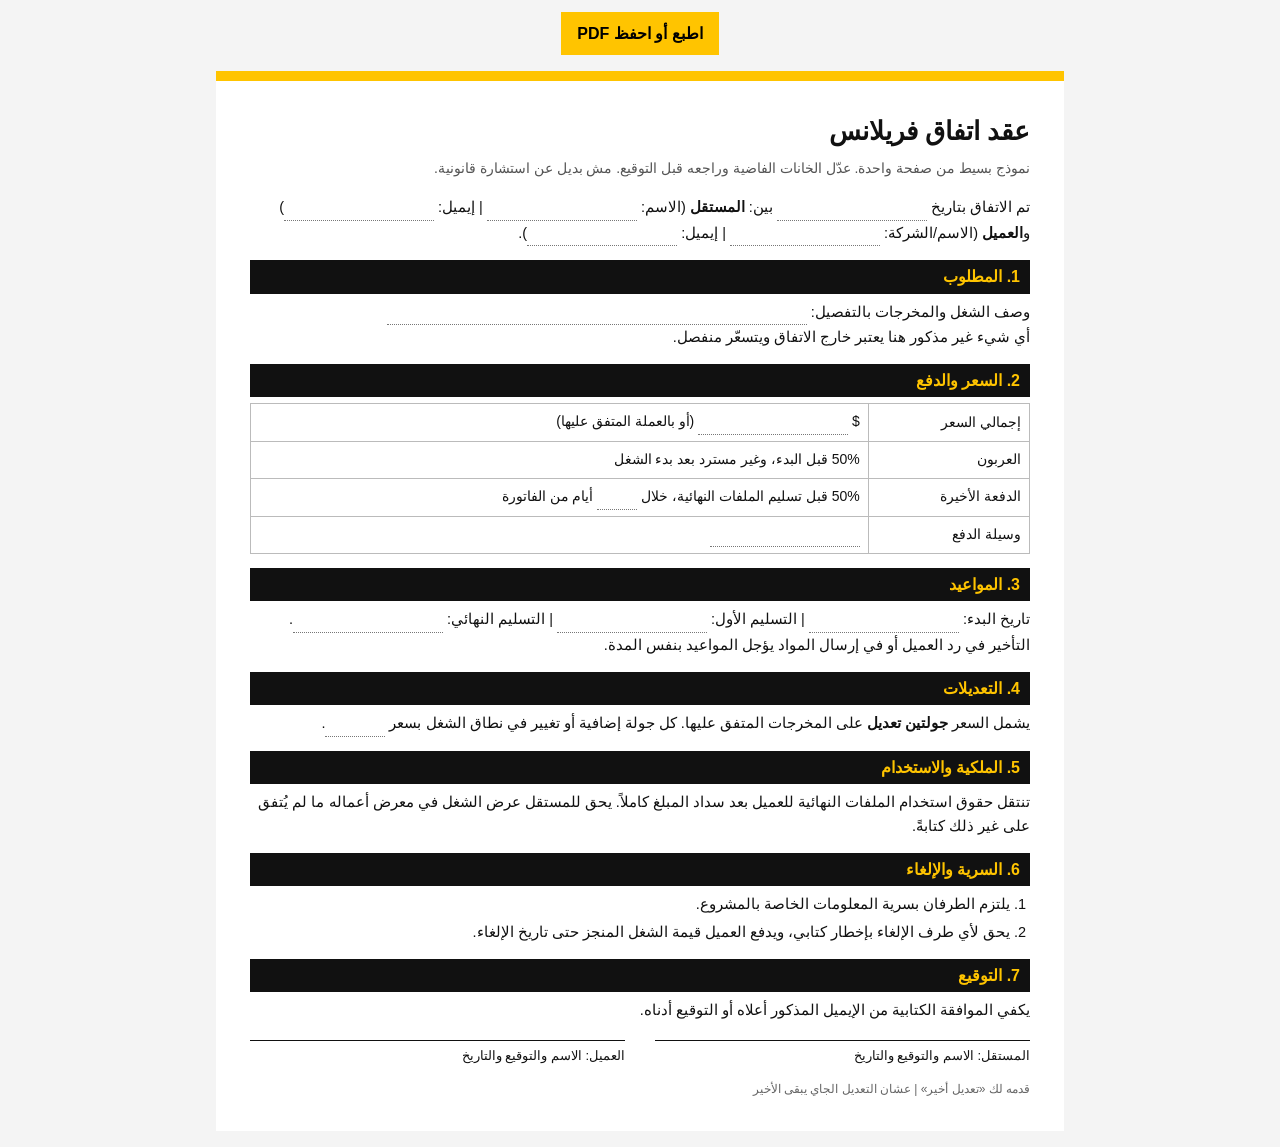
==== contract.html @ 4e261ae7 "Add Arabic freelance contract template This HTML file contains a template for a freelance contract i" ====
<!doctype html>
<html lang="ar" dir="rtl"><head><meta charset="utf-8"><meta name="viewport" content="width=device-width,initial-scale=1">
<title>نموذج عقد فريلانس (صفحة واحدة) | تعديل أخير</title>
<style>
@page{size:A4;margin:14mm}
body{font-family:"Noto Naskh Arabic","Segoe UI",Tahoma,sans-serif;background:#f4f4f4;color:#111;margin:0;line-height:1.7}
.page{max-width:780px;margin:16px auto;background:#fff;padding:28px 34px;border-top:10px solid #FFC400}
h1{margin:0 0 4px;font-size:26px}.sub{color:#555;margin:0 0 14px;font-size:14px}
h2{font-size:16px;background:#111;color:#FFC400;padding:3px 10px;margin:14px 0 6px}
p,li{font-size:14.5px;margin:3px 0}ol{padding-right:20px;margin:0}
.f{border-bottom:1px dotted #777;display:inline-block;min-width:150px}
table{width:100%;border-collapse:collapse;margin-top:6px}td{border:1px solid #bbb;padding:6px 8px;font-size:14px}
.sig{display:flex;gap:30px;margin-top:18px}.sig div{flex:1;border-top:1px solid #111;padding-top:4px;font-size:13px}
.foot{margin-top:12px;font-size:12px;color:#666}
button{font:inherit;padding:8px 16px;background:#FFC400;border:0;font-weight:bold;cursor:pointer;margin:12px auto;display:block}
@media print{body{background:#fff}.page{margin:0;border-top:6px solid #FFC400;padding:0}button{display:none}}
</style></head><body>
<button onclick="window.print()">اطبع أو احفظ PDF</button>
<div class="page">
<h1>عقد اتفاق فريلانس</h1><p class="sub">نموذج بسيط من صفحة واحدة. عدّل الخانات الفاضية وراجعه قبل التوقيع. مش بديل عن استشارة قانونية.</p>
<p>تم الاتفاق بتاريخ <span class="f">&nbsp;</span> بين: <b>المستقل</b> (الاسم: <span class="f">&nbsp;</span> | إيميل: <span class="f">&nbsp;</span>) و<b>العميل</b> (الاسم/الشركة: <span class="f">&nbsp;</span> | إيميل: <span class="f">&nbsp;</span>).</p>
<h2>1. المطلوب</h2><p>وصف الشغل والمخرجات بالتفصيل: <span class="f" style="min-width:420px">&nbsp;</span><br>أي شيء غير مذكور هنا يعتبر خارج الاتفاق ويتسعّر منفصل.</p>
<h2>2. السعر والدفع</h2>
<table><tr><td>إجمالي السعر</td><td>$ <span class="f">&nbsp;</span> (أو بالعملة المتفق عليها)</td></tr>
<tr><td>العربون</td><td>50% قبل البدء، وغير مسترد بعد بدء الشغل</td></tr>
<tr><td>الدفعة الأخيرة</td><td>50% قبل تسليم الملفات النهائية، خلال <span class="f" style="min-width:40px">&nbsp;</span> أيام من الفاتورة</td></tr>
<tr><td>وسيلة الدفع</td><td><span class="f">&nbsp;</span></td></tr></table>
<h2>3. المواعيد</h2><p>تاريخ البدء: <span class="f">&nbsp;</span> | التسليم الأول: <span class="f">&nbsp;</span> | التسليم النهائي: <span class="f">&nbsp;</span>. التأخير في رد العميل أو في إرسال المواد يؤجل المواعيد بنفس المدة.</p>
<h2>4. التعديلات</h2><p>يشمل السعر <b>جولتين تعديل</b> على المخرجات المتفق عليها. كل جولة إضافية أو تغيير في نطاق الشغل بسعر <span class="f" style="min-width:60px">&nbsp;</span>.</p>
<h2>5. الملكية والاستخدام</h2><p>تنتقل حقوق استخدام الملفات النهائية للعميل بعد سداد المبلغ كاملاً. يحق للمستقل عرض الشغل في معرض أعماله ما لم يُتفق على غير ذلك كتابةً.</p>
<h2>6. السرية والإلغاء</h2><ol><li>يلتزم الطرفان بسرية المعلومات الخاصة بالمشروع.</li><li>يحق لأي طرف الإلغاء بإخطار كتابي، ويدفع العميل قيمة الشغل المنجز حتى تاريخ الإلغاء.</li></ol>
<h2>7. التوقيع</h2><p>يكفي الموافقة الكتابية من الإيميل المذكور أعلاه أو التوقيع أدناه.</p>
<div class="sig"><div>المستقل: الاسم والتوقيع والتاريخ</div><div>العميل: الاسم والتوقيع والتاريخ</div></div>
<p class="foot">قدمه لك «تعديل أخير» | عشان التعديل الجاي يبقى الأخير</p>
</div></body></html>
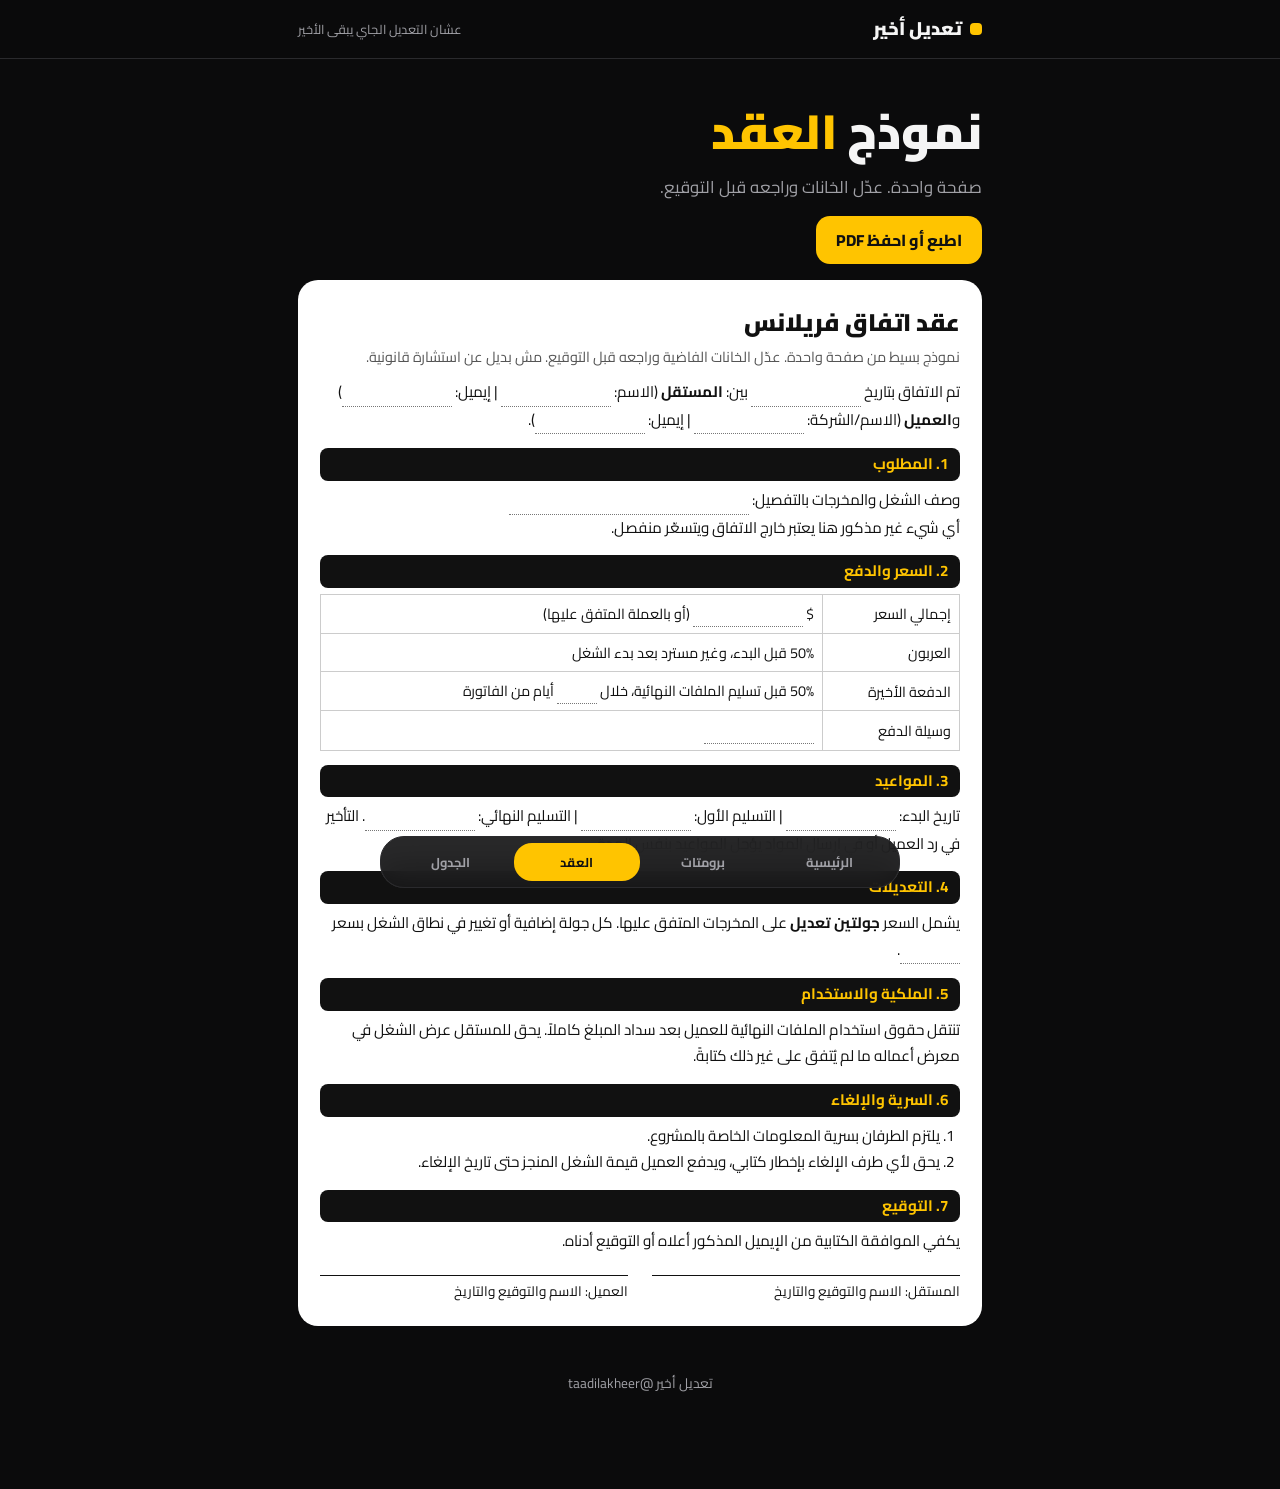
==== commit 1b6afc0f: "Refactor contract.html for improved structure and style" ====
--- a/contract.html
+++ b/contract.html
@@ -1,25 +1,9 @@
-<!doctype html>
-<html lang="ar" dir="rtl"><head><meta charset="utf-8"><meta name="viewport" content="width=device-width,initial-scale=1">
-<title>نموذج عقد فريلانس (صفحة واحدة) | تعديل أخير</title>
-<style>
-@page{size:A4;margin:14mm}
-body{font-family:"Noto Naskh Arabic","Segoe UI",Tahoma,sans-serif;background:#f4f4f4;color:#111;margin:0;line-height:1.7}
-.page{max-width:780px;margin:16px auto;background:#fff;padding:28px 34px;border-top:10px solid #FFC400}
-h1{margin:0 0 4px;font-size:26px}.sub{color:#555;margin:0 0 14px;font-size:14px}
-h2{font-size:16px;background:#111;color:#FFC400;padding:3px 10px;margin:14px 0 6px}
-p,li{font-size:14.5px;margin:3px 0}ol{padding-right:20px;margin:0}
-.f{border-bottom:1px dotted #777;display:inline-block;min-width:150px}
-table{width:100%;border-collapse:collapse;margin-top:6px}td{border:1px solid #bbb;padding:6px 8px;font-size:14px}
-.sig{display:flex;gap:30px;margin-top:18px}.sig div{flex:1;border-top:1px solid #111;padding-top:4px;font-size:13px}
-.foot{margin-top:12px;font-size:12px;color:#666}
-button{font:inherit;padding:8px 16px;background:#FFC400;border:0;font-weight:bold;cursor:pointer;margin:12px auto;display:block}
-@media print{body{background:#fff}.page{margin:0;border-top:6px solid #FFC400;padding:0}button{display:none}}
-</style></head><body>
-<button onclick="window.print()">اطبع أو احفظ PDF</button>
-<div class="page">
+<!doctype html><html lang="ar" dir="rtl"><head><meta charset="utf-8"><meta name="viewport" content="width=device-width,initial-scale=1,viewport-fit=cover"><meta name="theme-color" content="#0B0B0C"><title>نموذج عقد فريلانس | تعديل أخير</title><meta name="description" content="تعديل أخير: حاجات جاهزة للفريلانسر المصري"><link rel="preconnect" href="https://fonts.googleapis.com"><link href="https://fonts.googleapis.com/css2?family=Cairo:wght@400;700;800;900&display=swap" rel="stylesheet"><link rel="stylesheet" href="style.css"></head><body>
+<header class="top"><div class="wrap"><a href="./" class="logo"><i></i>تعديل أخير</a><span style="color:var(--m);font-size:.8rem">عشان التعديل الجاي يبقى الأخير</span></div></header>
+<main class="wrap"><section class="hero" style="padding-bottom:6px"><h1>نموذج <em>العقد</em></h1><p>صفحة واحدة. عدّل الخانات وراجعه قبل التوقيع.</p><button class="btn" onclick="window.print()">اطبع أو احفظ PDF</button></section><div class="sheet">
 <h1>عقد اتفاق فريلانس</h1><p class="sub">نموذج بسيط من صفحة واحدة. عدّل الخانات الفاضية وراجعه قبل التوقيع. مش بديل عن استشارة قانونية.</p>
 <p>تم الاتفاق بتاريخ <span class="f">&nbsp;</span> بين: <b>المستقل</b> (الاسم: <span class="f">&nbsp;</span> | إيميل: <span class="f">&nbsp;</span>) و<b>العميل</b> (الاسم/الشركة: <span class="f">&nbsp;</span> | إيميل: <span class="f">&nbsp;</span>).</p>
-<h2>1. المطلوب</h2><p>وصف الشغل والمخرجات بالتفصيل: <span class="f" style="min-width:420px">&nbsp;</span><br>أي شيء غير مذكور هنا يعتبر خارج الاتفاق ويتسعّر منفصل.</p>
+<h2>1. المطلوب</h2><p>وصف الشغل والمخرجات بالتفصيل: <span class="f" style="min-width:240px">&nbsp;</span><br>أي شيء غير مذكور هنا يعتبر خارج الاتفاق ويتسعّر منفصل.</p>
 <h2>2. السعر والدفع</h2>
 <table><tr><td>إجمالي السعر</td><td>$ <span class="f">&nbsp;</span> (أو بالعملة المتفق عليها)</td></tr>
 <tr><td>العربون</td><td>50% قبل البدء، وغير مسترد بعد بدء الشغل</td></tr>
@@ -31,5 +15,9 @@
 <h2>6. السرية والإلغاء</h2><ol><li>يلتزم الطرفان بسرية المعلومات الخاصة بالمشروع.</li><li>يحق لأي طرف الإلغاء بإخطار كتابي، ويدفع العميل قيمة الشغل المنجز حتى تاريخ الإلغاء.</li></ol>
 <h2>7. التوقيع</h2><p>يكفي الموافقة الكتابية من الإيميل المذكور أعلاه أو التوقيع أدناه.</p>
 <div class="sig"><div>المستقل: الاسم والتوقيع والتاريخ</div><div>العميل: الاسم والتوقيع والتاريخ</div></div>
-<p class="foot">قدمه لك «تعديل أخير» | عشان التعديل الجاي يبقى الأخير</p>
-</div></body></html>
+
+</div></main>
+<div class="wrap"><div class="foot">تعديل أخير @taadilakheer</div></div>
+<nav class="nav"><a href="./">الرئيسية</a><a href="prompts.html">برومتات</a><a href="contract.html" class=on>العقد</a><a href="planner.html">الجدول</a></nav>
+<script>function c(id,b){navigator.clipboard.writeText(document.getElementById(id).innerText).then(function(){var o=b.textContent;b.textContent='اتنسخ ✓';b.classList.add('ok');setTimeout(function(){b.textContent=o;b.classList.remove('ok')},1600)})}</script>
+</body></html>
--- a/style.css
+++ b/style.css
@@ -0,0 +1,42 @@
+:root{--y:#FFC400;--bg:#0B0B0C;--c:#161617;--c2:#1F1F21;--b:#2A2A2D;--t:#F5F5F5;--m:#A0A0A6}
+*{box-sizing:border-box;margin:0;padding:0;-webkit-tap-highlight-color:transparent}
+html{scroll-behavior:smooth}
+body{font-family:'Cairo',system-ui,sans-serif;background:var(--bg);color:var(--t);line-height:1.75;padding-bottom:84px}
+a{color:inherit;text-decoration:none}
+.wrap{max-width:720px;margin:0 auto;padding:0 18px}
+.top{position:sticky;top:0;z-index:5;background:rgba(11,11,12,.85);backdrop-filter:blur(14px);border-bottom:1px solid var(--b)}
+.top .wrap{display:flex;align-items:center;justify-content:space-between;height:58px}
+.logo{font-weight:900;font-size:1.15rem;display:flex;align-items:center;gap:8px}
+.logo i{width:12px;height:12px;border-radius:4px;background:var(--y);display:inline-block}
+.hero{padding:44px 0 26px}
+.hero h1{font-size:clamp(2rem,8vw,3rem);font-weight:900;line-height:1.2}
+.hero h1 em{font-style:normal;color:var(--y)}
+.hero p{color:var(--m);margin-top:12px;font-size:1.05rem}
+.grid{display:grid;grid-template-columns:1fr 1fr;gap:12px;margin:8px 0 30px}
+.tile{background:var(--c);border:1px solid var(--b);border-radius:20px;padding:18px;display:block;transition:.2s}
+.tile:active{transform:scale(.97)}
+.tile b{display:block;font-size:1.05rem;font-weight:800}
+.tile span{color:var(--m);font-size:.85rem}
+.tile .e{font-style:normal;font-weight:900;font-size:1.1rem;display:block;margin-bottom:10px;color:var(--y)}.tile.y .e{color:#111}
+.tile.y{background:var(--y);color:#111;border-color:var(--y)}.tile.y span{color:#333}
+h2.s{font-size:1.25rem;font-weight:900;margin:26px 0 12px;display:flex;align-items:center;gap:8px}
+h2.s:before{content:"";width:6px;height:22px;background:var(--y);border-radius:3px}
+.card{background:var(--c);border:1px solid var(--b);border-radius:20px;padding:18px;margin-bottom:12px}
+.card h3{font-size:1rem;font-weight:800;margin-bottom:8px;color:var(--y)}
+.card p{white-space:pre-line;color:#E8E8EA;font-size:.98rem}
+.btn{margin-top:14px;font:inherit;font-weight:800;background:var(--y);color:#111;border:0;border-radius:14px;padding:10px 20px;cursor:pointer;transition:.15s}
+.btn:active{transform:scale(.95)}.btn.ok{background:#fff}
+.nav{position:fixed;bottom:12px;left:12px;right:12px;z-index:9;max-width:520px;margin:0 auto;background:rgba(22,22,23,.92);backdrop-filter:blur(16px);border:1px solid var(--b);border-radius:24px;display:flex;padding:6px}
+.nav a{flex:1;text-align:center;font-size:.8rem;font-weight:700;padding:8px 2px;border-radius:18px;color:var(--m)}
+.nav a.on{background:var(--y);color:#111}
+.foot{text-align:center;color:var(--m);font-size:.85rem;padding:30px 0 10px}
+.sheet{background:#fff;color:#111;border-radius:20px;padding:22px;margin:10px 0 16px}
+.sheet h1{font-size:1.5rem;font-weight:900}.sheet .sub{color:#555;font-size:.9rem;margin-bottom:10px}
+.sheet h2{font-size:.95rem;background:#111;color:var(--y);padding:3px 12px;margin:14px 0 6px;border-radius:8px}
+.sheet p,.sheet li{font-size:.95rem}.sheet ol{padding-right:20px}
+.sheet table{width:100%;border-collapse:collapse;margin-top:6px}.sheet td,.sheet th{border:1px solid #ccc;padding:6px 8px;font-size:.9rem;height:30px}.sheet th{background:#f1f1f1}
+.f{border-bottom:1px dotted #777;display:inline-block;min-width:110px}
+.l{border-bottom:1px solid #aaa;height:30px;color:#888;font-size:.85rem}
+.g{display:grid;grid-template-columns:1fr 1fr;gap:10px}
+.sig{display:flex;gap:24px;margin-top:20px}.sig div{flex:1;border-top:1px solid #111;padding-top:4px;font-size:.85rem}
+@media print{body{background:#fff;padding:0}.top,.nav,.hero,.btn,.foot,.noprint{display:none!important}.sheet{border-radius:0;padding:0;margin:0}.wrap{max-width:none;padding:0}}
